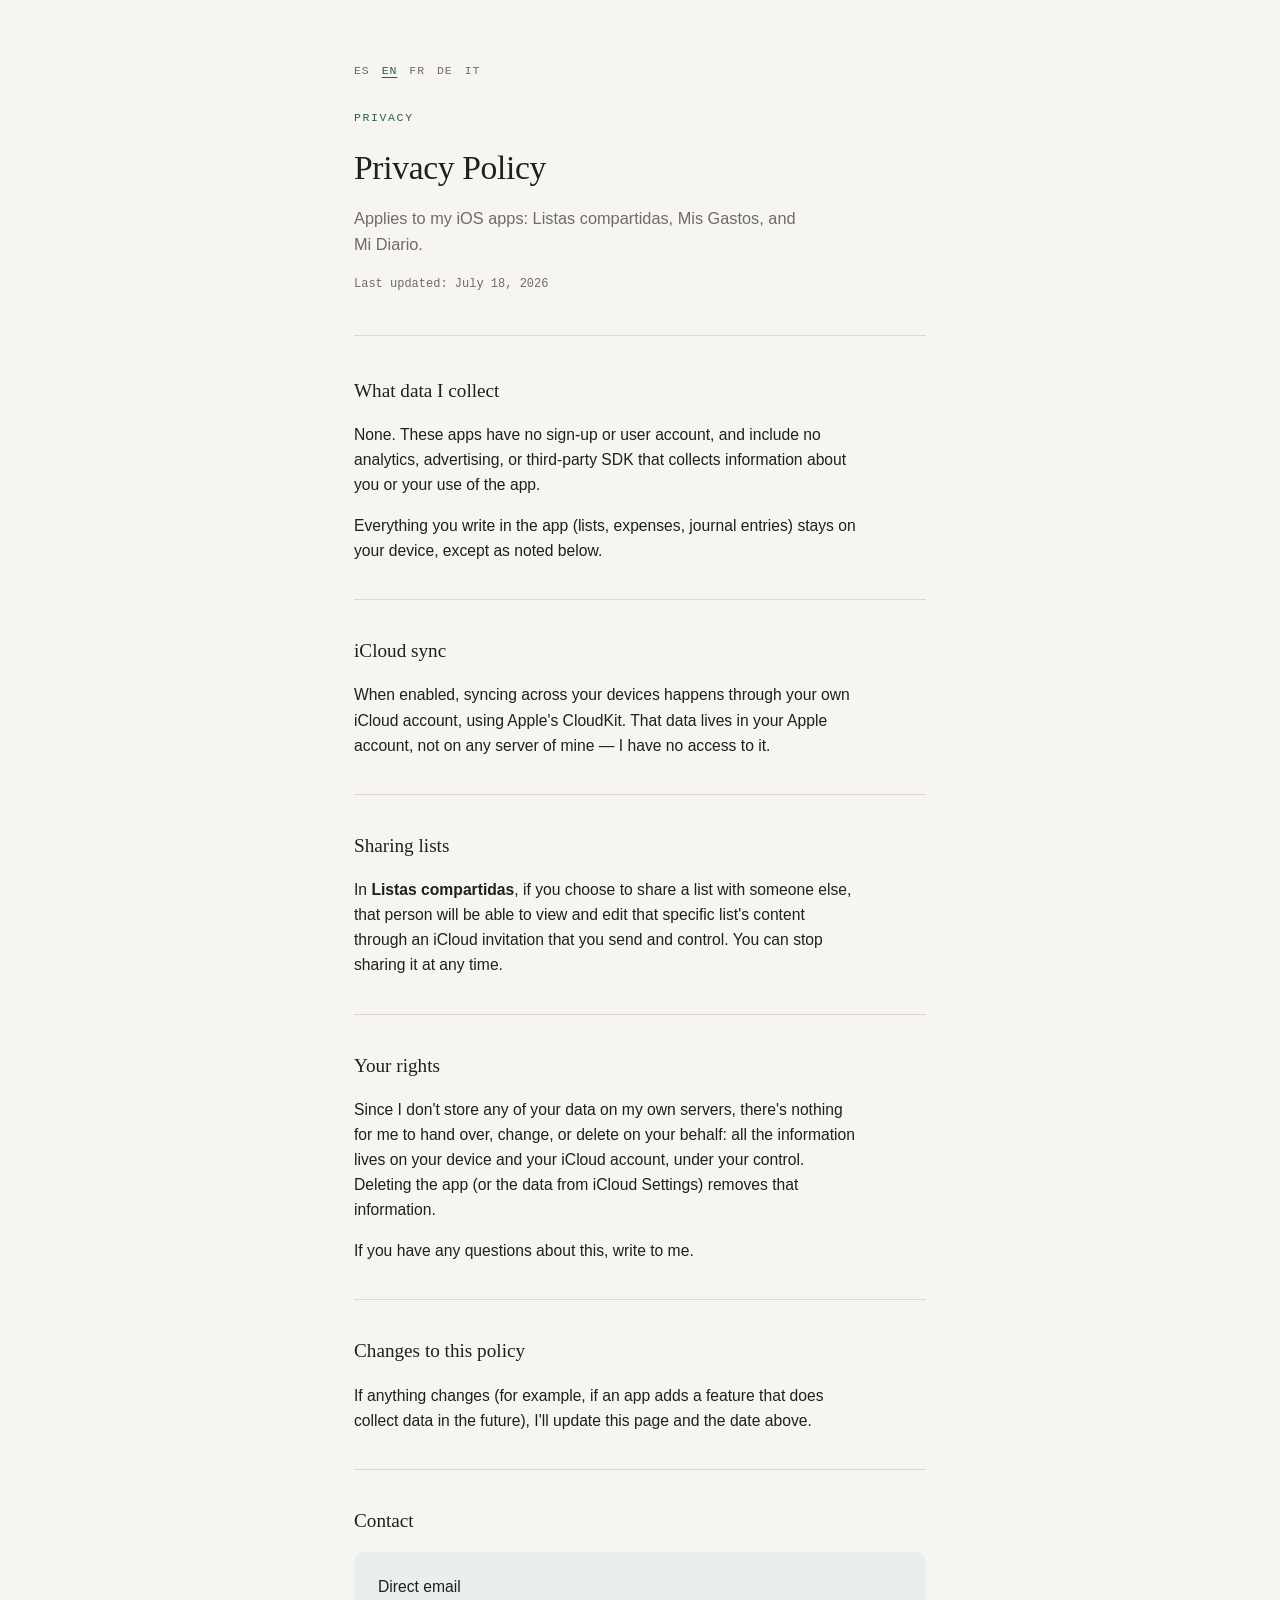
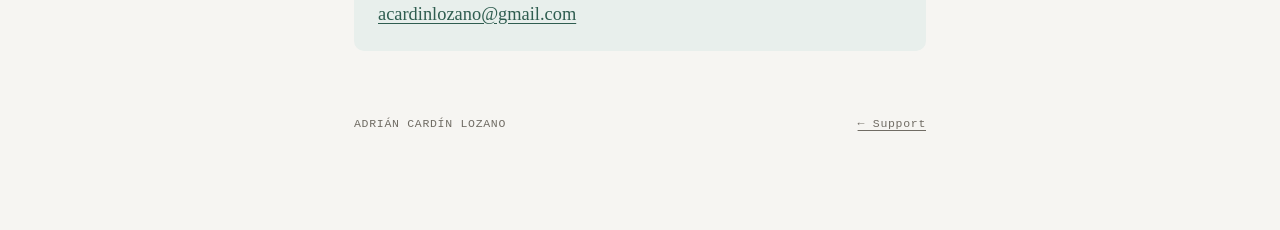
==== privacidad.html @ 9e1b69fc "Add files via upload" ====
<!DOCTYPE html>
<html lang="es">
<head>
<meta charset="UTF-8">
<meta name="viewport" content="width=device-width, initial-scale=1.0">
<title>Privacidad — Adrián Cardín</title>
<link rel="stylesheet" href="css/style.css">
</head>
<body class="page-privacy">
<main>
  <nav class="lang-switch" data-lang-switch aria-label="Selector de idioma"></nav>

  <p class="eyebrow" data-i18n="privacy.eyebrow">Privacidad</p>
  <h1 data-i18n="privacy.h1">Política de privacidad</h1>
  <p class="lead" data-i18n="privacy.lead">Aplica a mis apps iOS: Listas compartidas, Mis Gastos y Mi Diario.</p>
  <p class="updated" data-i18n="privacy.updated">Última actualización: 18 de julio de 2026</p>

  <hr>

  <section>
    <h2 data-i18n="privacy.s1.title">Qué datos recopilo</h2>
    <p data-i18n="privacy.s1.p1">Ninguno. No tienen registro ni cuenta de usuario, no incluyen analítica, publicidad ni ningún SDK de terceros que recoja información sobre ti o tu uso de la app.</p>
    <p data-i18n="privacy.s1.p2">Todo lo que escribes en la app (listas, gastos, entradas de diario) se queda en tu dispositivo, salvo lo indicado en el siguiente punto.</p>
  </section>

  <section>
    <h2 data-i18n="privacy.s2.title">Sincronización con iCloud</h2>
    <p data-i18n="privacy.s2.p1">Cuando esté activada, la sincronización entre tus dispositivos se hace a través de tu propia cuenta de iCloud, usando CloudKit de Apple. Esos datos viven en tu cuenta de Apple, no en ningún servidor mío — yo no tengo acceso a ellos.</p>
  </section>

  <section>
    <h2 data-i18n="privacy.s3.title">Compartir listas</h2>
    <p data-i18n="privacy.s3.p1" data-i18n-html>En <strong>Listas compartidas</strong>, si decides compartir una lista con otra persona, esa persona podrá ver y editar el contenido de esa lista concreta a través de una invitación de iCloud que tú envías y controlas. Puedes dejar de compartirla cuando quieras.</p>
  </section>

  <section>
    <h2 data-i18n="privacy.s4.title">Tus derechos</h2>
    <p data-i18n="privacy.s4.p1">Como no guardo ningún dato tuyo en servidores propios, no hay nada que yo pueda entregarte, modificar o borrar en tu nombre: toda la información vive en tu dispositivo y tu cuenta de iCloud, bajo tu control. Borrar la app (o los datos desde Ajustes de iCloud) elimina esa información.</p>
    <p data-i18n="privacy.s4.p2">Si tienes cualquier duda sobre esto, escríbeme.</p>
  </section>

  <section>
    <h2 data-i18n="privacy.s5.title">Cambios en esta política</h2>
    <p data-i18n="privacy.s5.p1">Si algo cambia (por ejemplo, si en el futuro alguna app añade una función que sí recoja datos), actualizaré esta página y la fecha de arriba.</p>
  </section>

  <section>
    <h2 data-i18n="privacy.s6.title">Contacto</h2>
    <div class="contact">
      <p data-i18n="privacy.contact.label">Correo directo</p>
      <a href="mailto:acardinlozano@gmail.com">acardinlozano@gmail.com</a>
    </div>
  </section>

  <footer>
    <span>ADRIÁN CARDÍN LOZANO</span>
    <a href="index.html" data-i18n="privacy.footer.supportLink">← Soporte</a>
  </footer>
</main>
<script src="traducciones/i18n.js" defer></script>
</body>
</html>
---- css/style.css ----
/* Tokens compartidos por todas las páginas del sitio */
:root {
  color-scheme: light dark;
  --bg: #f6f5f2;
  --fg: #201f1c;
  --muted: #706c64;
  --line: #ddd9cf;
  --accent: #2f5d50;
  --accent-tint: #e8efec;
  --font-display: ui-serif, Charter, "Iowan Old Style", "Palatino Linotype", Georgia, serif;
  --font-body: -apple-system, BlinkMacSystemFont, "SF Pro Text", "Helvetica Neue", Arial, sans-serif;
  --font-label: ui-monospace, "SF Mono", Menlo, Consolas, monospace;
}
@media (prefers-color-scheme: dark) {
  :root {
    --bg: #16181a;
    --fg: #eceae5;
    --muted: #9a978f;
    --line: #2b2e2f;
    --accent: #6fa593;
    --accent-tint: #1c2624;
  }
}
:root[data-theme="dark"] {
  --bg: #16181a;
  --fg: #eceae5;
  --muted: #9a978f;
  --line: #2b2e2f;
  --accent: #6fa593;
  --accent-tint: #1c2624;
}
:root[data-theme="light"] {
  --bg: #f6f5f2;
  --fg: #201f1c;
  --muted: #706c64;
  --line: #ddd9cf;
  --accent: #2f5d50;
  --accent-tint: #e8efec;
}

* { box-sizing: border-box; }
@media (prefers-reduced-motion: reduce) {
  * { transition: none !important; animation: none !important; }
}

body {
  margin: 0;
  background: var(--bg);
  color: var(--fg);
  font-family: var(--font-body);
  line-height: 1.6;
  -webkit-font-smoothing: antialiased;
}

main {
  max-width: 620px;
  margin: 0 auto;
  padding: 64px 24px 96px;
}

.lang-switch {
  display: flex;
  gap: 12px;
  margin-bottom: 32px;
}
.lang-switch button {
  font-family: var(--font-label);
  font-size: 0.72rem;
  letter-spacing: 0.08em;
  background: none;
  border: none;
  padding: 0;
  color: var(--muted);
  cursor: pointer;
}
.lang-switch button[aria-current="true"] {
  color: var(--accent);
  text-decoration: underline;
  text-underline-offset: 3px;
}
.lang-switch button:hover { color: var(--fg); }
.lang-switch button:focus-visible {
  outline: 2px solid var(--accent);
  outline-offset: 3px;
}

.eyebrow {
  font-family: var(--font-label);
  font-size: 0.72rem;
  letter-spacing: 0.14em;
  text-transform: uppercase;
  color: var(--accent);
  margin: 0 0 14px;
}

h1 {
  font-family: var(--font-display);
  font-weight: 500;
  font-size: 2.1rem;
  letter-spacing: -0.01em;
  text-wrap: balance;
  margin: 0 0 10px;
}

p.lead {
  color: var(--muted);
  max-width: 50ch;
  margin: 0 0 8px;
  font-size: 1.02rem;
}

.updated {
  font-family: var(--font-label);
  font-size: 0.75rem;
  color: var(--muted);
  margin: 18px 0 0;
}

hr {
  border: none;
  border-top: 1px solid var(--line);
  margin: 40px 0;
}

a {
  color: var(--accent);
  text-underline-offset: 3px;
}
a:focus-visible, summary:focus-visible {
  outline: 2px solid var(--accent);
  outline-offset: 3px;
}

.contact {
  background: var(--accent-tint);
  border-radius: 10px;
  padding: 22px 24px;
  margin-top: 16px;
}
.contact p {
  margin: 0;
  font-size: 0.95rem;
}
.contact a {
  font-family: var(--font-display);
  font-size: 1.15rem;
  font-weight: 500;
}

footer {
  margin-top: 64px;
  font-family: var(--font-label);
  font-size: 0.72rem;
  letter-spacing: 0.06em;
  color: var(--muted);
  display: flex;
  justify-content: space-between;
  gap: 16px;
  flex-wrap: wrap;
}
footer a { color: var(--muted); }

/* --- Página "Soporte" (index.html) --- */

.page-support h2 {
  font-family: var(--font-label);
  font-size: 0.75rem;
  letter-spacing: 0.12em;
  text-transform: uppercase;
  color: var(--muted);
  margin: 0 0 20px;
}

.page-support section + section { margin-top: 48px; }

.app-row {
  display: flex;
  gap: 14px;
  padding: 16px 0;
  border-top: 1px solid var(--line);
}
.app-row:last-child { border-bottom: 1px solid var(--line); }

.marker {
  flex: none;
  width: 9px;
  height: 9px;
  margin-top: 7px;
  border: 1.5px solid var(--accent);
  border-radius: 2px;
}

.app-row h3 {
  font-family: var(--font-display);
  font-weight: 500;
  font-size: 1.1rem;
  margin: 0 0 3px;
}
.app-row p {
  margin: 0;
  color: var(--muted);
  font-size: 0.95rem;
  max-width: 48ch;
}

details {
  border-top: 1px solid var(--line);
  padding: 16px 0;
}
details:last-child { border-bottom: 1px solid var(--line); }

summary {
  cursor: pointer;
  list-style: none;
  display: flex;
  align-items: baseline;
  justify-content: space-between;
  gap: 16px;
  font-weight: 600;
  font-size: 0.98rem;
}
summary::-webkit-details-marker { display: none; }

summary .toggle {
  font-family: var(--font-label);
  color: var(--accent);
  flex: none;
}
details[open] summary .toggle::before { content: "–"; }
summary .toggle::before { content: "+"; }

details p {
  color: var(--muted);
  font-size: 0.95rem;
  max-width: 50ch;
  margin: 12px 0 0;
}

/* --- Página "Privacidad" (privacidad.html) --- */

.page-privacy h2 {
  font-family: var(--font-display);
  font-weight: 500;
  font-size: 1.2rem;
  margin: 0 0 12px;
}

.page-privacy section + section {
  margin-top: 36px;
  padding-top: 36px;
  border-top: 1px solid var(--line);
}

.page-privacy section p,
.page-privacy section li {
  max-width: 58ch;
  font-size: 0.98rem;
}

.page-privacy section p + p { margin-top: 12px; }

.page-privacy ul {
  margin: 0;
  padding-left: 1.1em;
}
.page-privacy li { margin-bottom: 8px; }
.page-privacy li:last-child { margin-bottom: 0; }
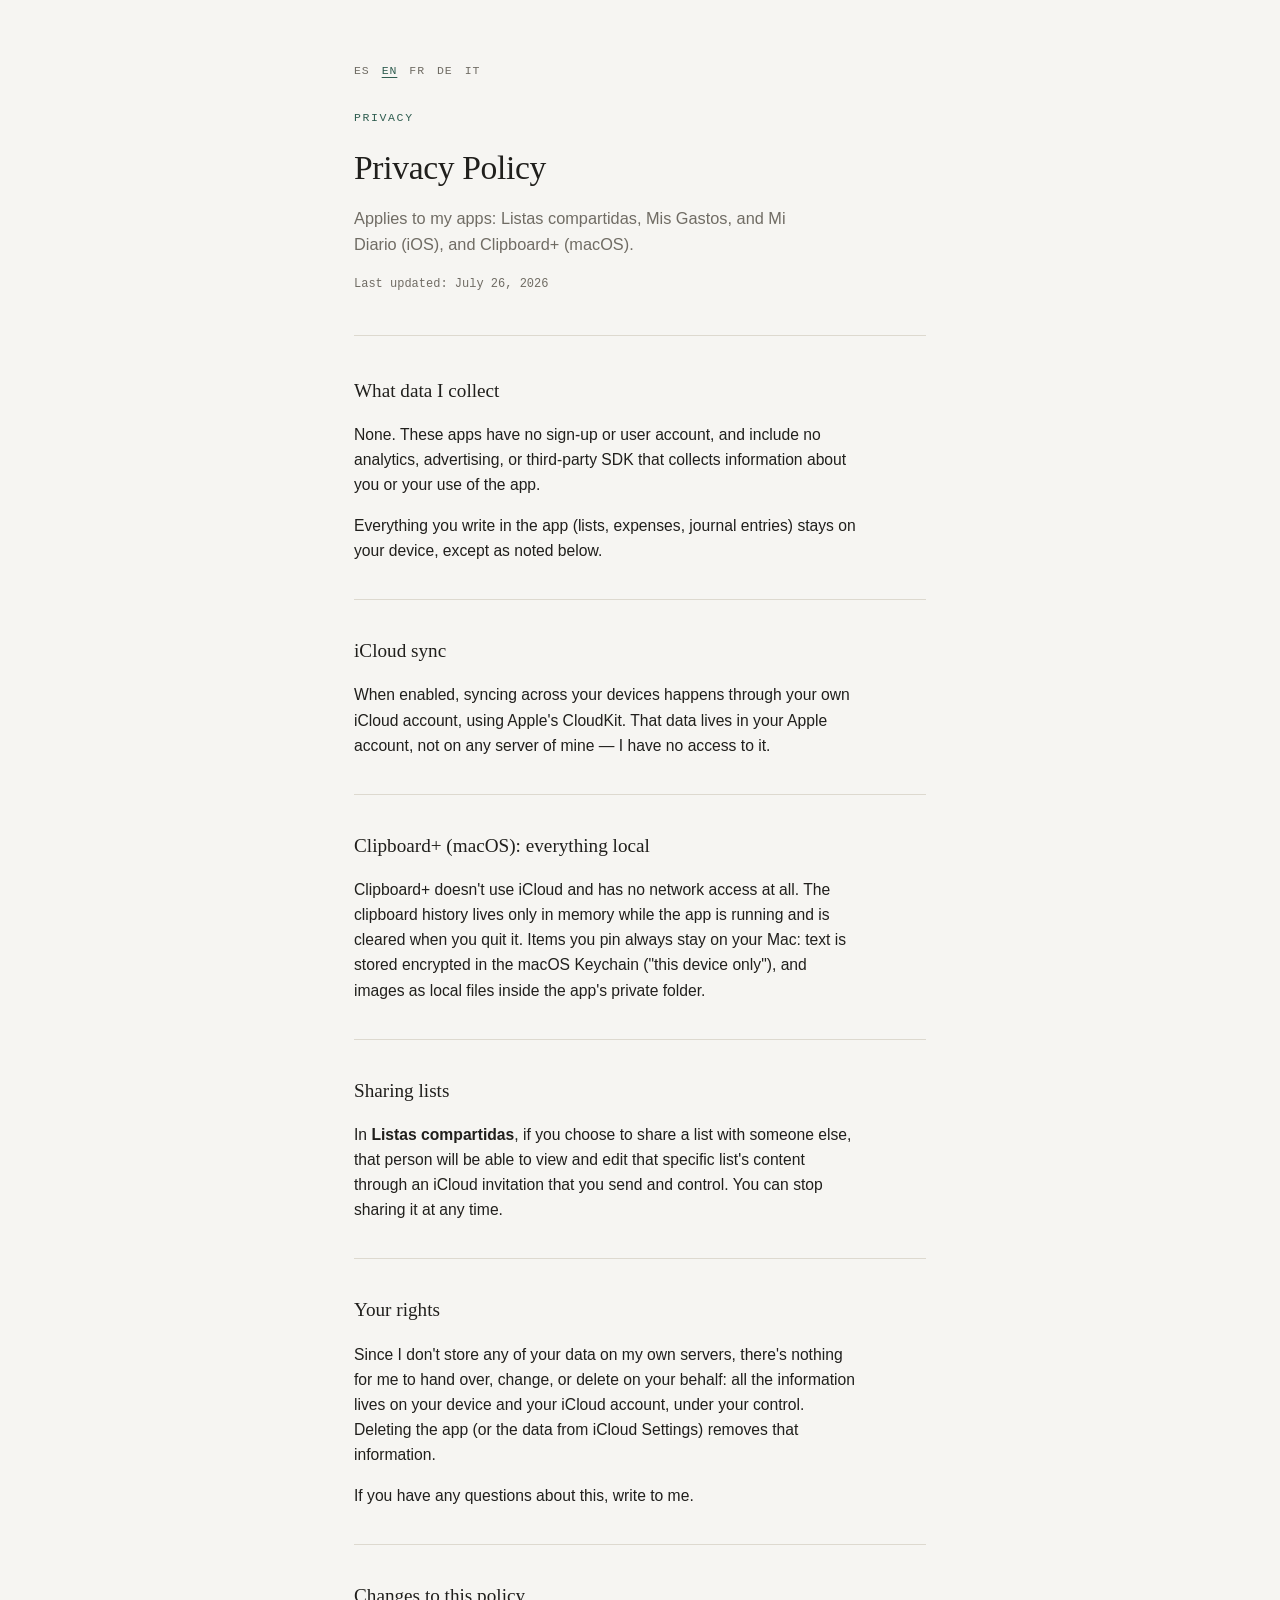
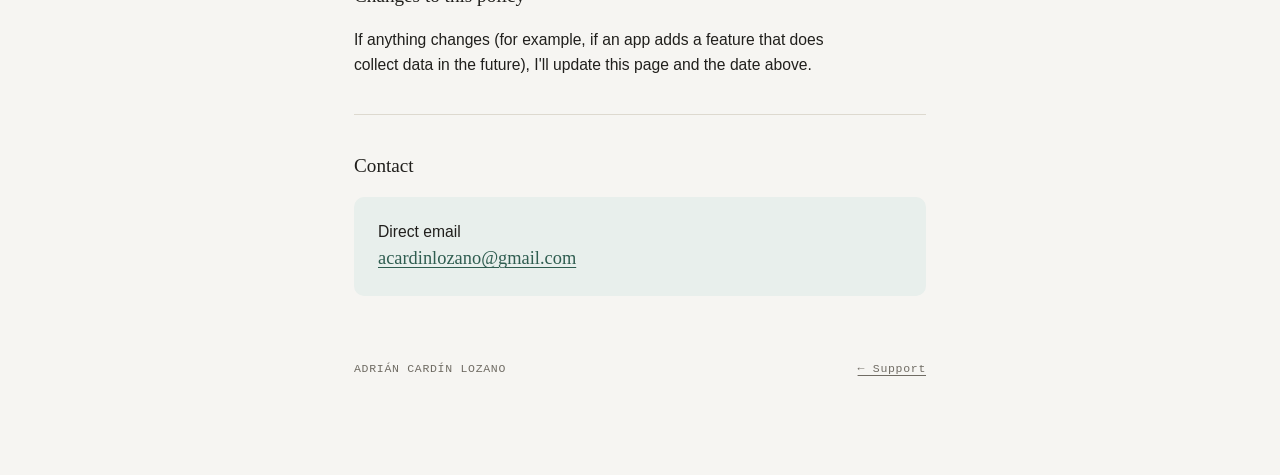
==== commit 7da11531: "Add Clipboard+ as fourth app Adds Clipboard+ (macOS) to the support page and a dedicated privacy sec" ====
--- a/privacidad.html
+++ b/privacidad.html
@@ -12,7 +12,7 @@
 
   <p class="eyebrow" data-i18n="privacy.eyebrow">Privacidad</p>
   <h1 data-i18n="privacy.h1">Política de privacidad</h1>
-  <p class="lead" data-i18n="privacy.lead">Aplica a mis apps iOS: Listas compartidas, Mis Gastos y Mi Diario.</p>
+  <p class="lead" data-i18n="privacy.lead">Aplica a mis apps: Listas compartidas, Mis Gastos y Mi Diario (iOS), y Clipboard+ (macOS).</p>
   <p class="updated" data-i18n="privacy.updated">Última actualización: 18 de julio de 2026</p>
 
   <hr>
@@ -26,6 +26,11 @@
   <section>
     <h2 data-i18n="privacy.s2.title">Sincronización con iCloud</h2>
     <p data-i18n="privacy.s2.p1">Cuando esté activada, la sincronización entre tus dispositivos se hace a través de tu propia cuenta de iCloud, usando CloudKit de Apple. Esos datos viven en tu cuenta de Apple, no en ningún servidor mío — yo no tengo acceso a ellos.</p>
+  </section>
+
+  <section>
+    <h2 data-i18n="privacy.s2b.title">Clipboard+ (macOS): todo local</h2>
+    <p data-i18n="privacy.s2b.p1">Clipboard+ no usa iCloud ni tiene acceso a red en ningún momento. El historial de portapapeles vive solo en memoria mientras la app está abierta y se borra al cerrarla. Los elementos que ancles se guardan siempre en tu Mac: el texto cifrado en el Llavero de macOS ("solo este dispositivo") y las imágenes como archivos locales dentro de la carpeta privada de la app.</p>
   </section>
 
   <section>
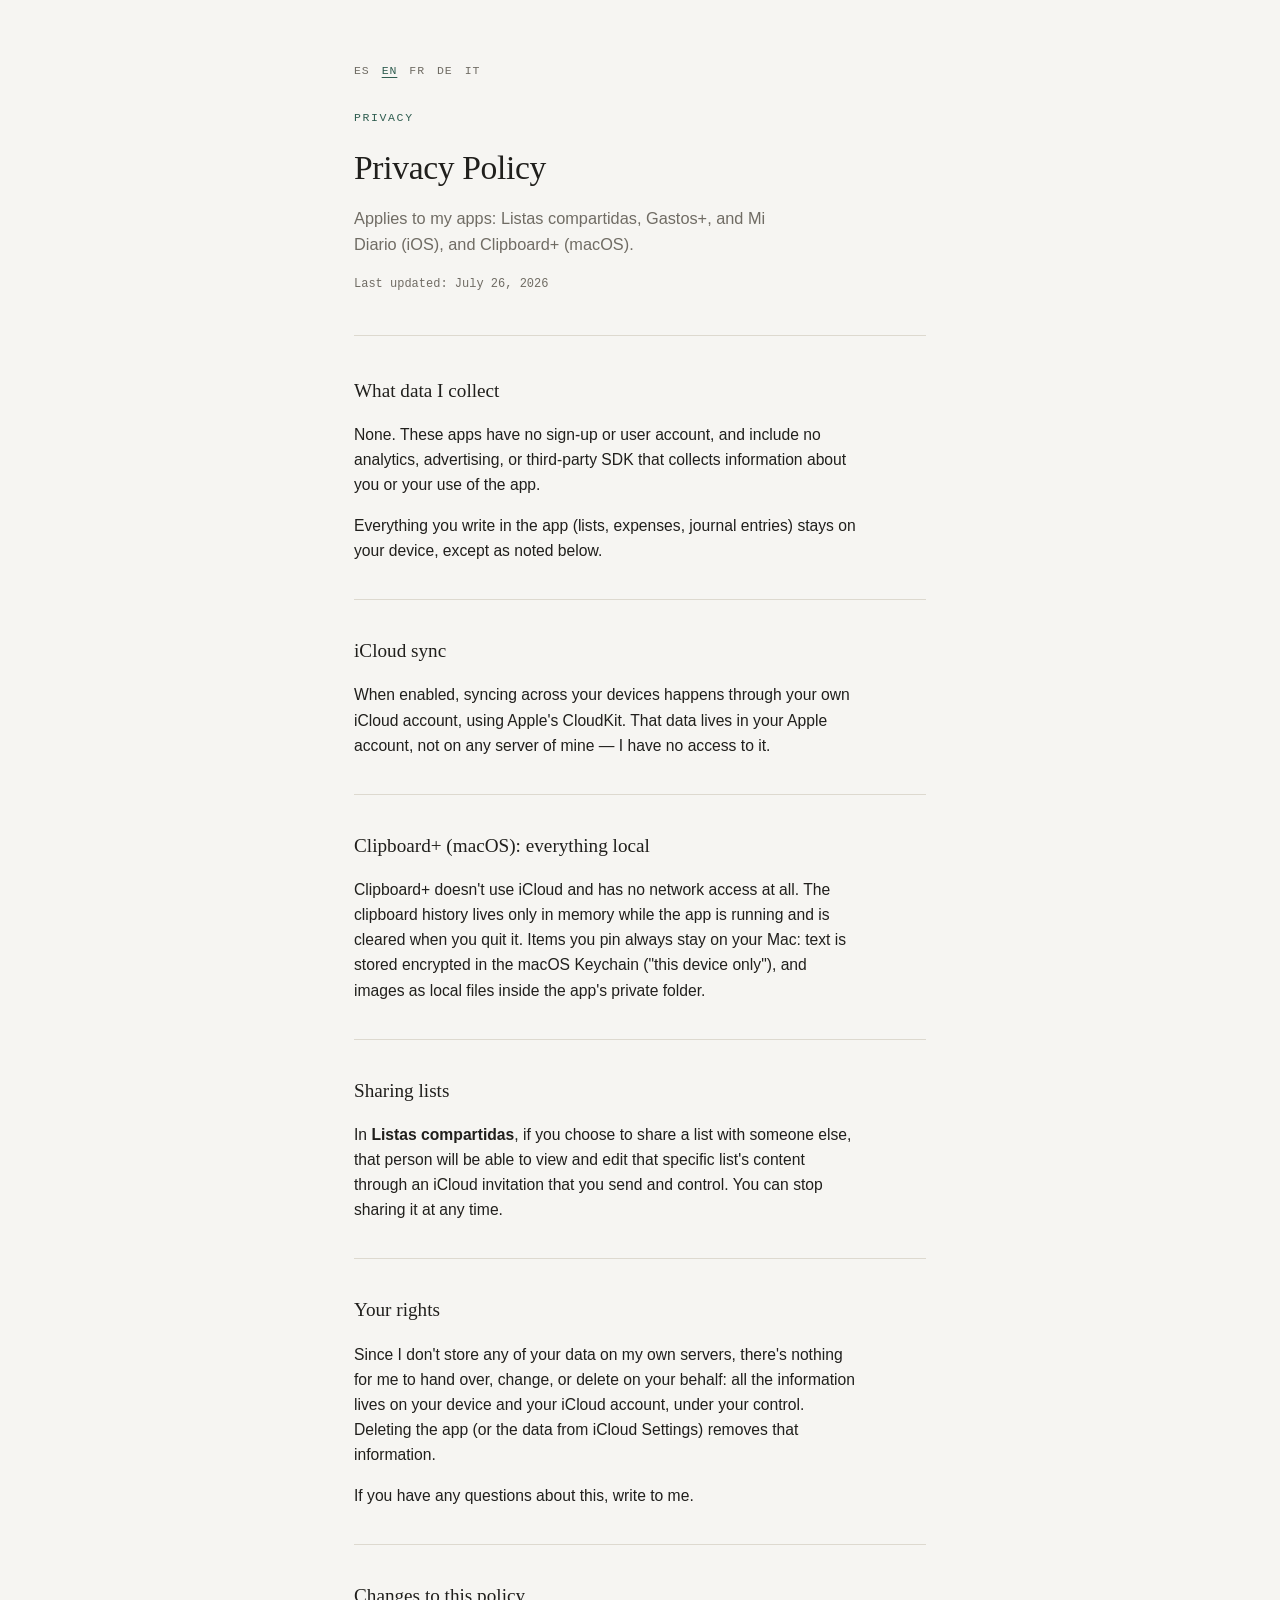
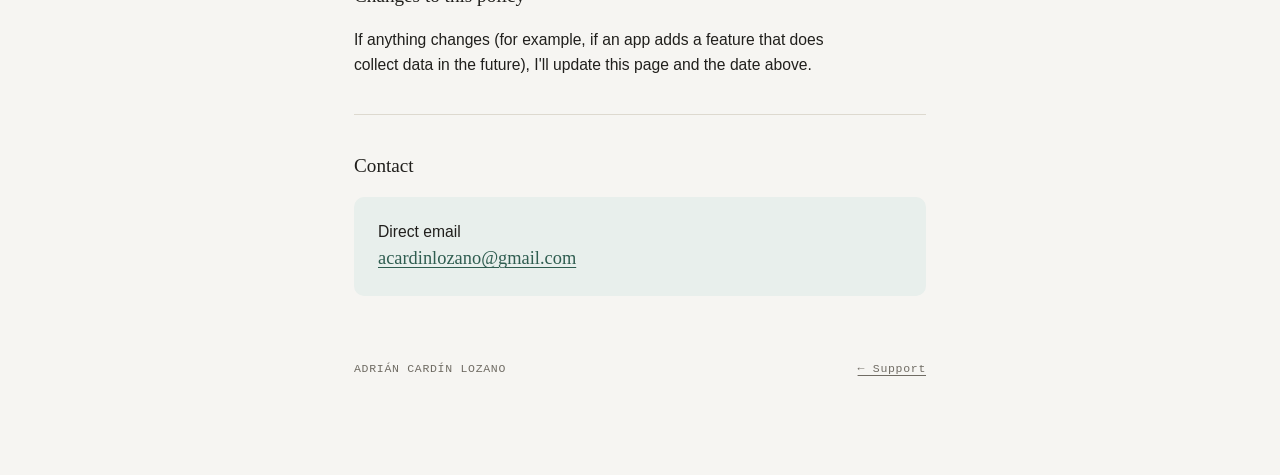
==== commit b93467d8: "Renombrar Mis Gastos a Gastos+" ====
--- a/privacidad.html
+++ b/privacidad.html
@@ -12,7 +12,7 @@
 
   <p class="eyebrow" data-i18n="privacy.eyebrow">Privacidad</p>
   <h1 data-i18n="privacy.h1">Política de privacidad</h1>
-  <p class="lead" data-i18n="privacy.lead">Aplica a mis apps: Listas compartidas, Mis Gastos y Mi Diario (iOS), y Clipboard+ (macOS).</p>
+  <p class="lead" data-i18n="privacy.lead">Aplica a mis apps: Listas compartidas, Gastos+ y Mi Diario (iOS), y Clipboard+ (macOS).</p>
   <p class="updated" data-i18n="privacy.updated">Última actualización: 18 de julio de 2026</p>
 
   <hr>
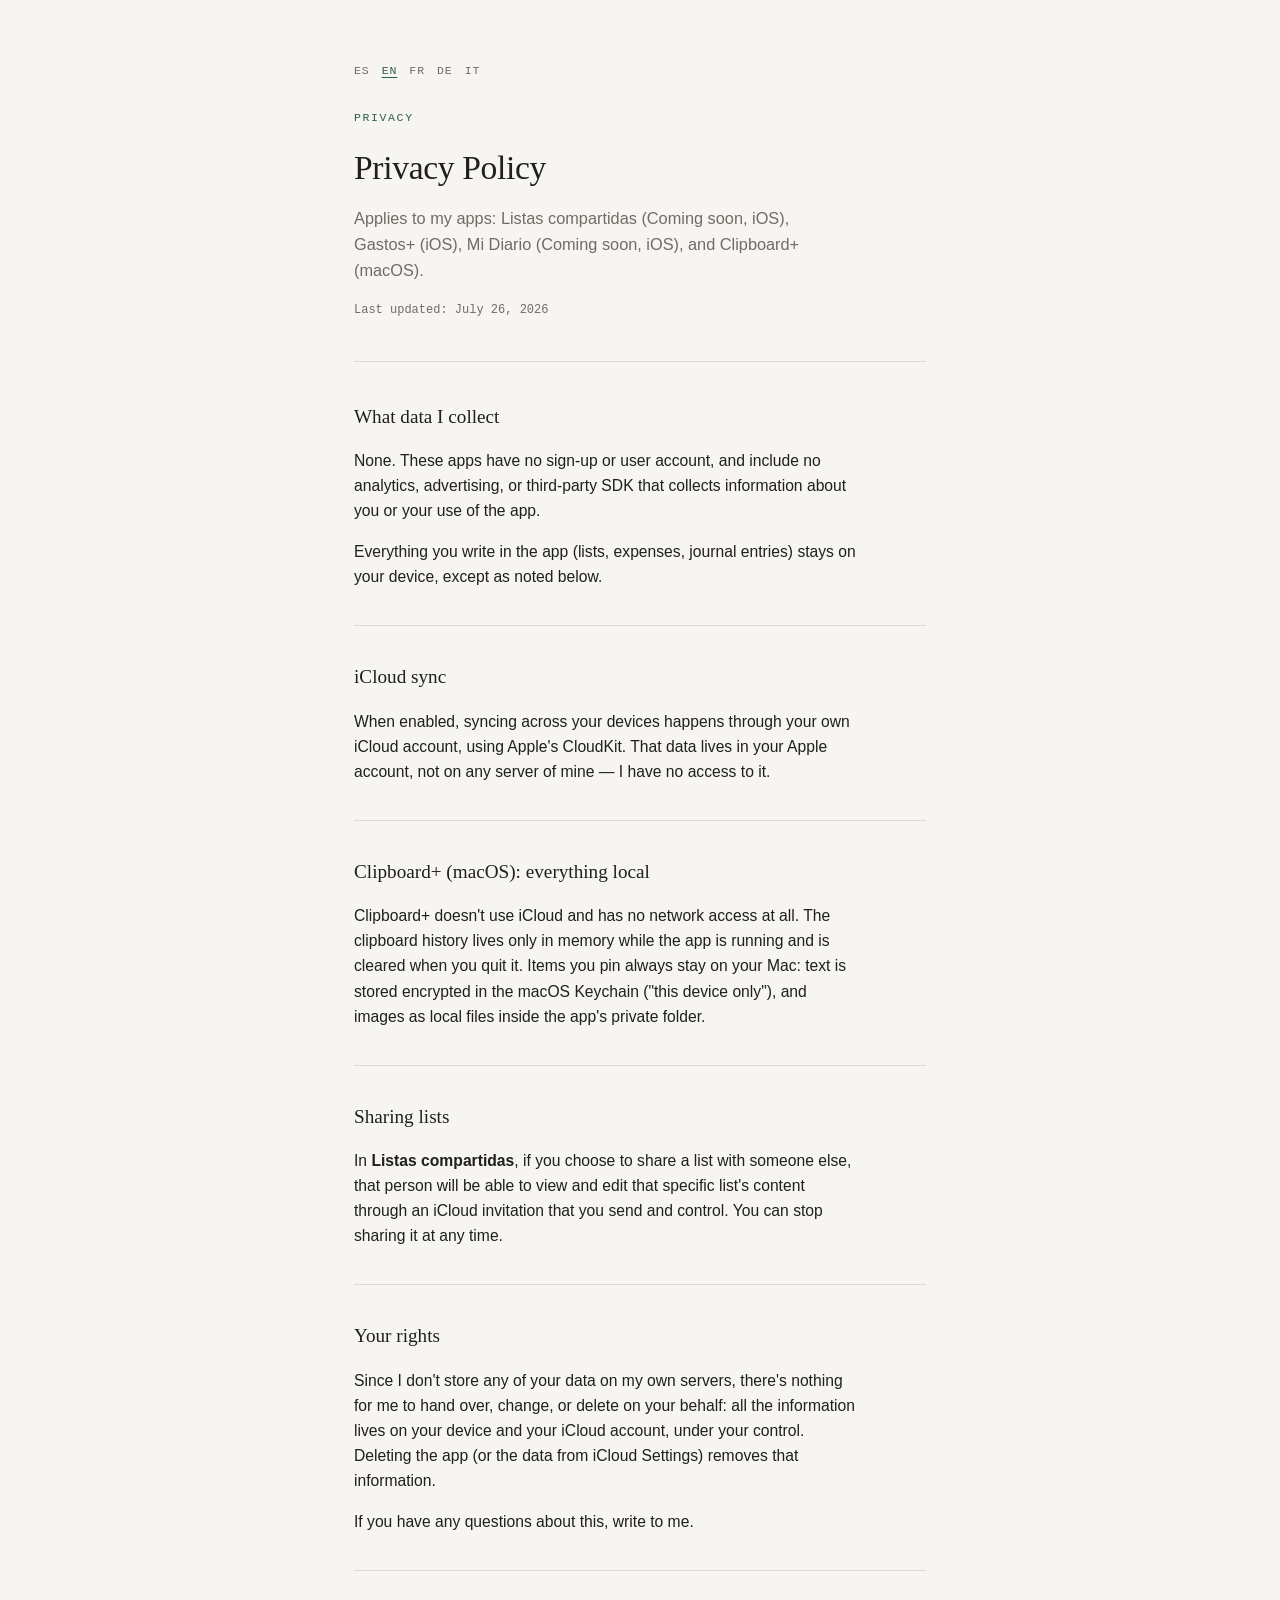
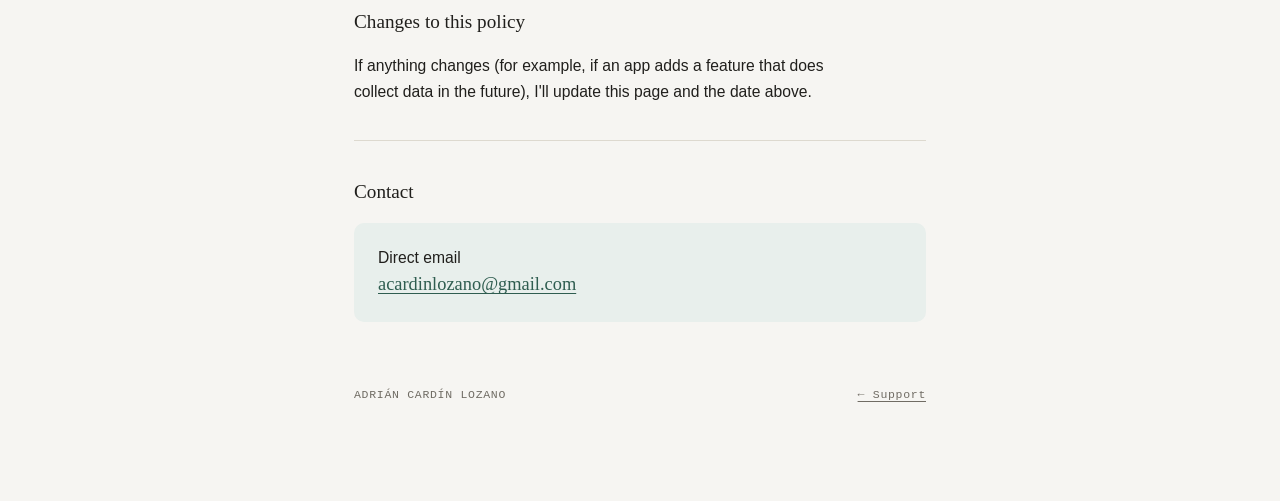
==== commit 78f23b73: "Marcar Listas compartidas y Mi Diario como Próximamente" ====
--- a/privacidad.html
+++ b/privacidad.html
@@ -12,7 +12,7 @@
 
   <p class="eyebrow" data-i18n="privacy.eyebrow">Privacidad</p>
   <h1 data-i18n="privacy.h1">Política de privacidad</h1>
-  <p class="lead" data-i18n="privacy.lead">Aplica a mis apps: Listas compartidas, Gastos+ y Mi Diario (iOS), y Clipboard+ (macOS).</p>
+  <p class="lead" data-i18n="privacy.lead">Aplica a mis apps: Listas compartidas (Próximamente, iOS), Gastos+ (iOS), Mi Diario (Próximamente, iOS), y Clipboard+ (macOS).</p>
   <p class="updated" data-i18n="privacy.updated">Última actualización: 18 de julio de 2026</p>
 
   <hr>
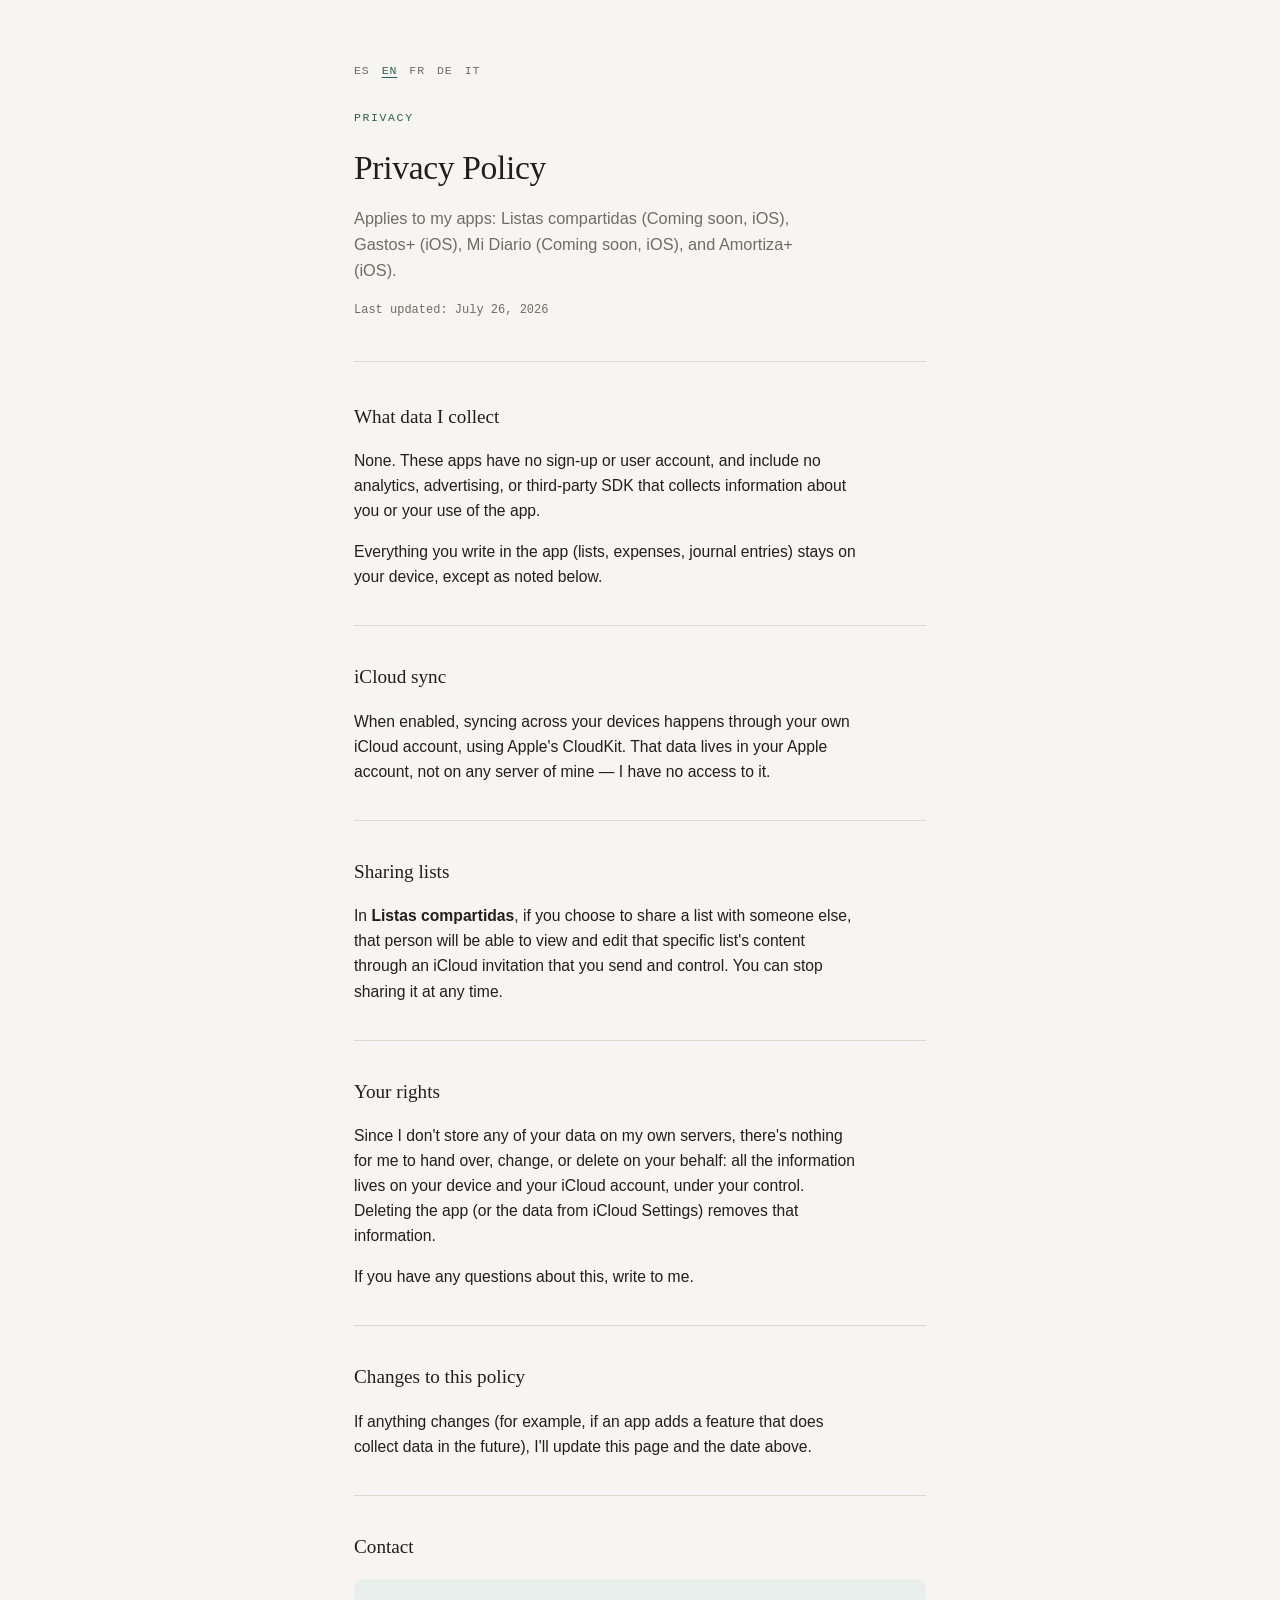
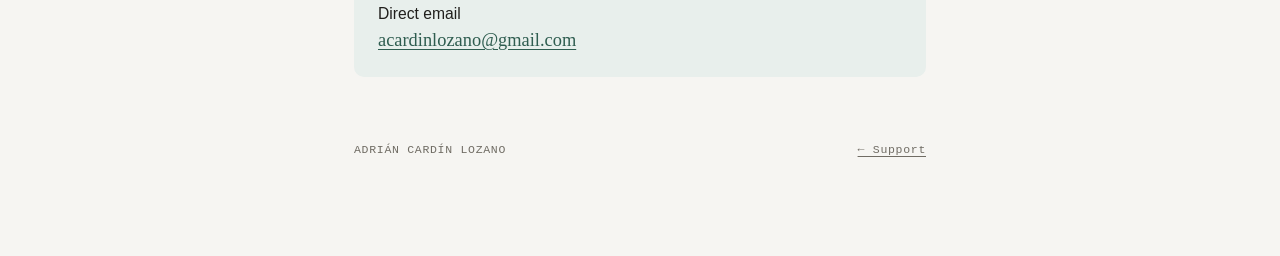
==== commit 629e9803: "Sustituir Clipboard+ por Amortiza+ como cuarta app Amortiza+ ya está publicada en la App Store; reem" ====
--- a/privacidad.html
+++ b/privacidad.html
@@ -12,7 +12,7 @@
 
   <p class="eyebrow" data-i18n="privacy.eyebrow">Privacidad</p>
   <h1 data-i18n="privacy.h1">Política de privacidad</h1>
-  <p class="lead" data-i18n="privacy.lead">Aplica a mis apps: Listas compartidas (Próximamente, iOS), Gastos+ (iOS), Mi Diario (Próximamente, iOS), y Clipboard+ (macOS).</p>
+  <p class="lead" data-i18n="privacy.lead">Aplica a mis apps: Listas compartidas (Próximamente, iOS), Gastos+ (iOS), Mi Diario (Próximamente, iOS), y Amortiza+ (iOS).</p>
   <p class="updated" data-i18n="privacy.updated">Última actualización: 18 de julio de 2026</p>
 
   <hr>
@@ -26,11 +26,6 @@
   <section>
     <h2 data-i18n="privacy.s2.title">Sincronización con iCloud</h2>
     <p data-i18n="privacy.s2.p1">Cuando esté activada, la sincronización entre tus dispositivos se hace a través de tu propia cuenta de iCloud, usando CloudKit de Apple. Esos datos viven en tu cuenta de Apple, no en ningún servidor mío — yo no tengo acceso a ellos.</p>
-  </section>
-
-  <section>
-    <h2 data-i18n="privacy.s2b.title">Clipboard+ (macOS): todo local</h2>
-    <p data-i18n="privacy.s2b.p1">Clipboard+ no usa iCloud ni tiene acceso a red en ningún momento. El historial de portapapeles vive solo en memoria mientras la app está abierta y se borra al cerrarla. Los elementos que ancles se guardan siempre en tu Mac: el texto cifrado en el Llavero de macOS ("solo este dispositivo") y las imágenes como archivos locales dentro de la carpeta privada de la app.</p>
   </section>
 
   <section>
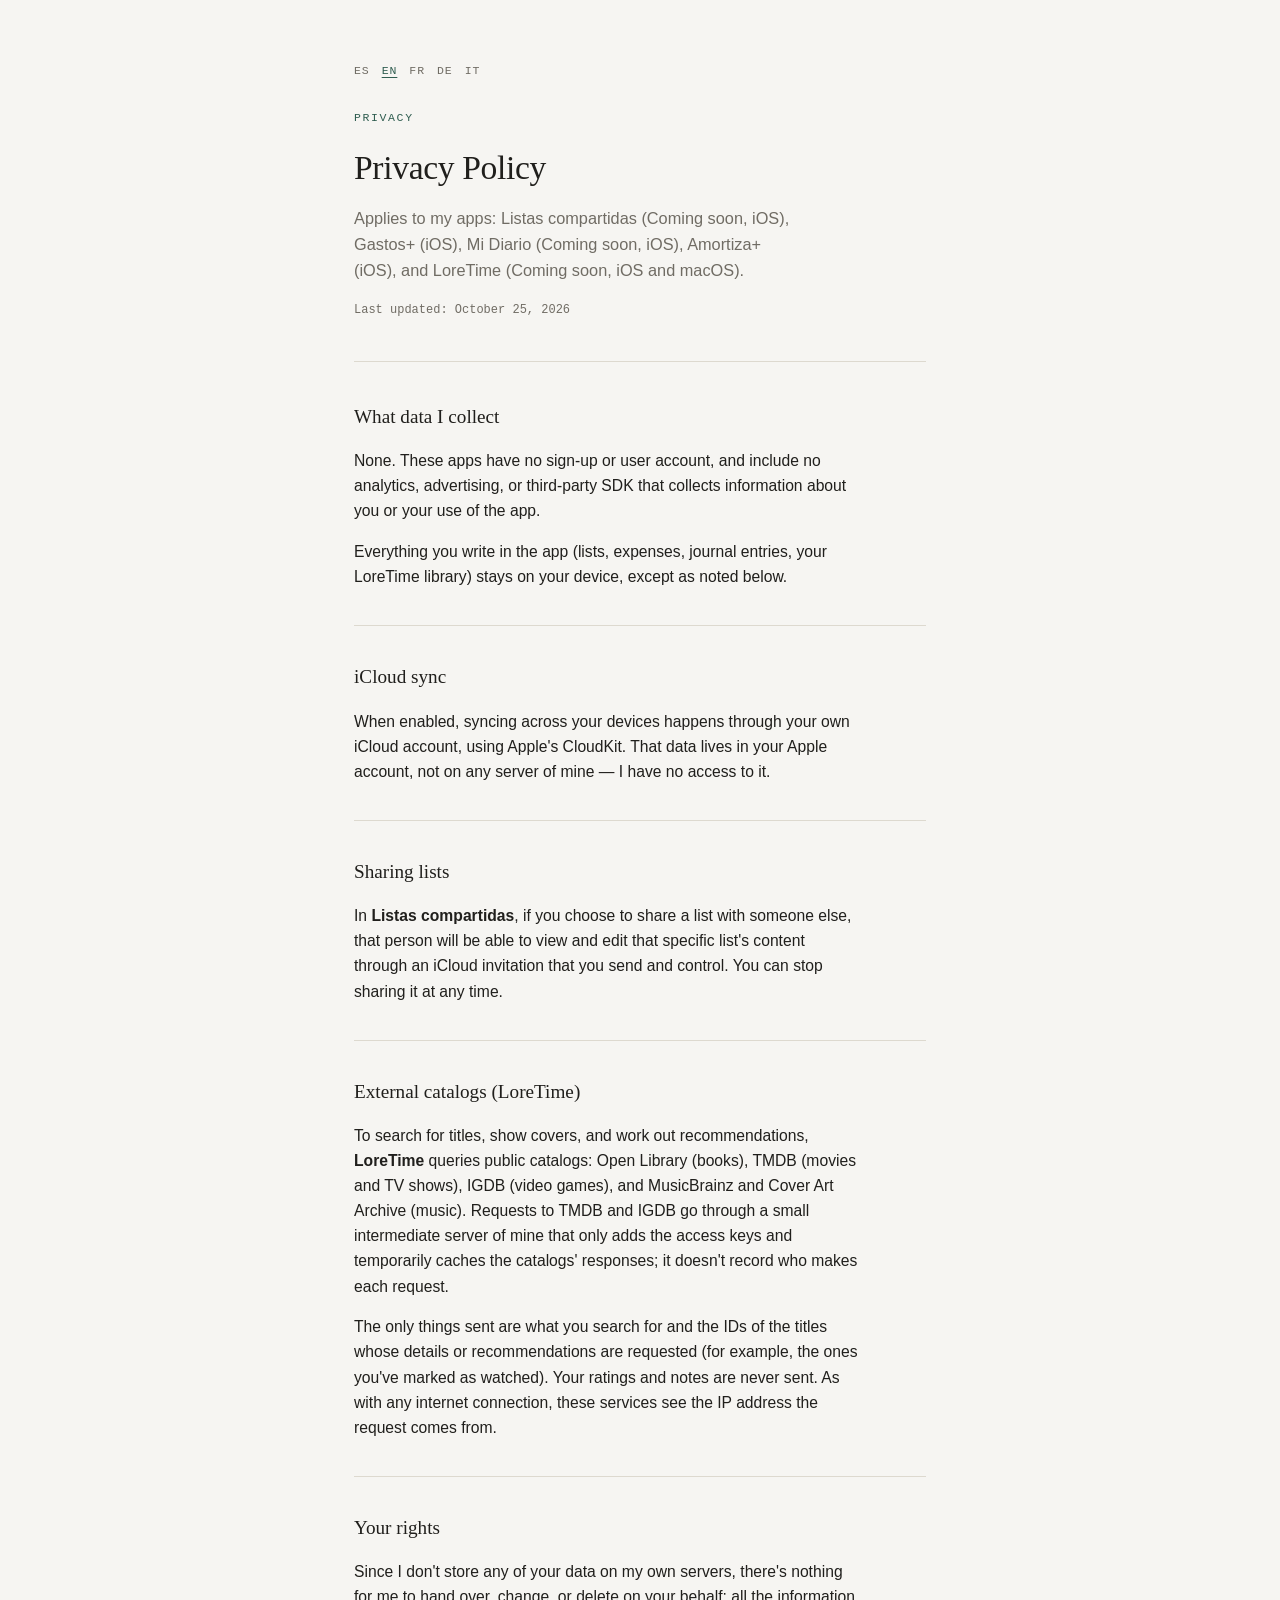
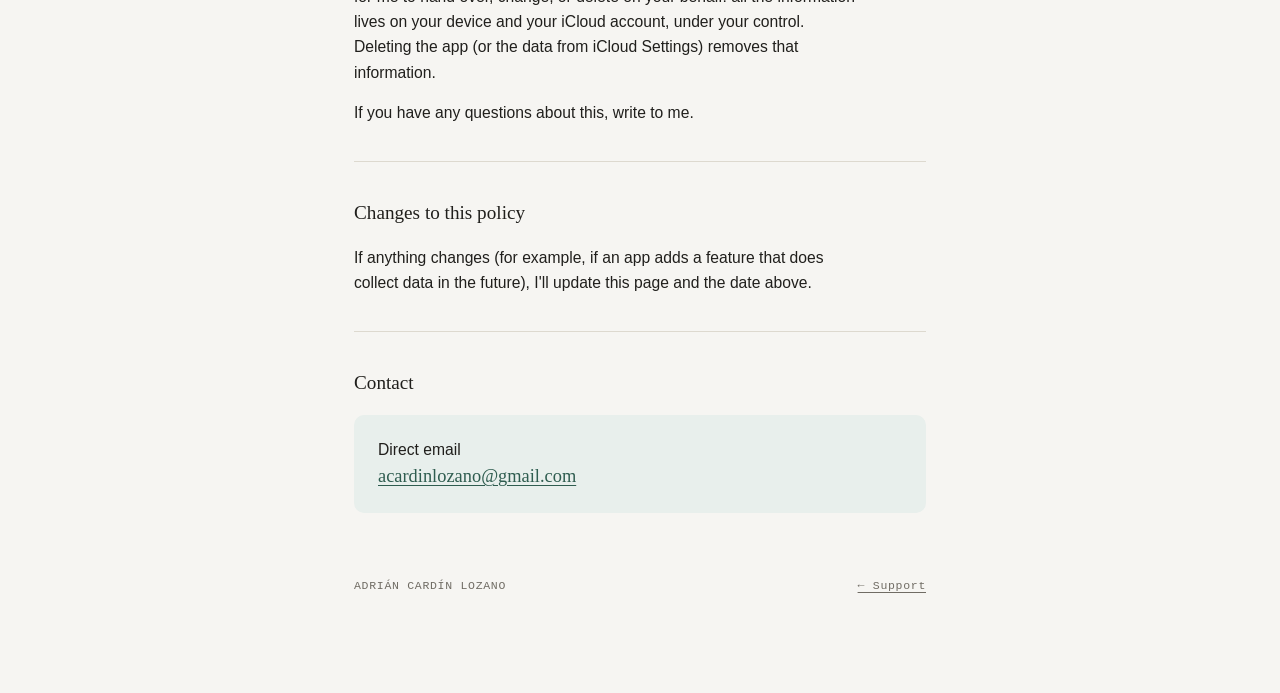
==== commit 2ce68916: "Añadir LoreTime a soporte y privacidad" ====
--- a/privacidad.html
+++ b/privacidad.html
@@ -12,15 +12,15 @@
 
   <p class="eyebrow" data-i18n="privacy.eyebrow">Privacidad</p>
   <h1 data-i18n="privacy.h1">Política de privacidad</h1>
-  <p class="lead" data-i18n="privacy.lead">Aplica a mis apps: Listas compartidas (Próximamente, iOS), Gastos+ (iOS), Mi Diario (Próximamente, iOS), y Amortiza+ (iOS).</p>
-  <p class="updated" data-i18n="privacy.updated">Última actualización: 18 de julio de 2026</p>
+  <p class="lead" data-i18n="privacy.lead">Aplica a mis apps: Listas compartidas (Próximamente, iOS), Gastos+ (iOS), Mi Diario (Próximamente, iOS), Amortiza+ (iOS) y LoreTime (Próximamente, iOS y macOS).</p>
+  <p class="updated" data-i18n="privacy.updated">Última actualización: 25 de octubre de 2026</p>
 
   <hr>
 
   <section>
     <h2 data-i18n="privacy.s1.title">Qué datos recopilo</h2>
     <p data-i18n="privacy.s1.p1">Ninguno. No tienen registro ni cuenta de usuario, no incluyen analítica, publicidad ni ningún SDK de terceros que recoja información sobre ti o tu uso de la app.</p>
-    <p data-i18n="privacy.s1.p2">Todo lo que escribes en la app (listas, gastos, entradas de diario) se queda en tu dispositivo, salvo lo indicado en el siguiente punto.</p>
+    <p data-i18n="privacy.s1.p2">Todo lo que escribes en la app (listas, gastos, entradas de diario, tu biblioteca de LoreTime) se queda en tu dispositivo, salvo lo indicado en los siguientes puntos.</p>
   </section>
 
   <section>
@@ -31,6 +31,12 @@
   <section>
     <h2 data-i18n="privacy.s3.title">Compartir listas</h2>
     <p data-i18n="privacy.s3.p1" data-i18n-html>En <strong>Listas compartidas</strong>, si decides compartir una lista con otra persona, esa persona podrá ver y editar el contenido de esa lista concreta a través de una invitación de iCloud que tú envías y controlas. Puedes dejar de compartirla cuando quieras.</p>
+  </section>
+
+  <section>
+    <h2 data-i18n="privacy.s7.title">Catálogos externos (LoreTime)</h2>
+    <p data-i18n="privacy.s7.p1" data-i18n-html>Para buscar obras, mostrar portadas y calcular recomendaciones, <strong>LoreTime</strong> consulta catálogos públicos: Open Library (libros), TMDB (películas y series), IGDB (videojuegos), y MusicBrainz y Cover Art Archive (música). Las consultas a TMDB e IGDB pasan por un pequeño servidor intermedio mío que solo añade las claves de acceso y guarda temporalmente las respuestas de los catálogos; no registra quién hace cada consulta.</p>
+    <p data-i18n="privacy.s7.p2">Lo único que se envía es lo que buscas y los identificadores de las obras de las que se piden detalles o recomendaciones (por ejemplo, las que has marcado como vistas). Nunca se envían tus valoraciones ni tus notas. Como en cualquier conexión a internet, estos servicios ven la dirección IP desde la que llega la petición.</p>
   </section>
 
   <section>
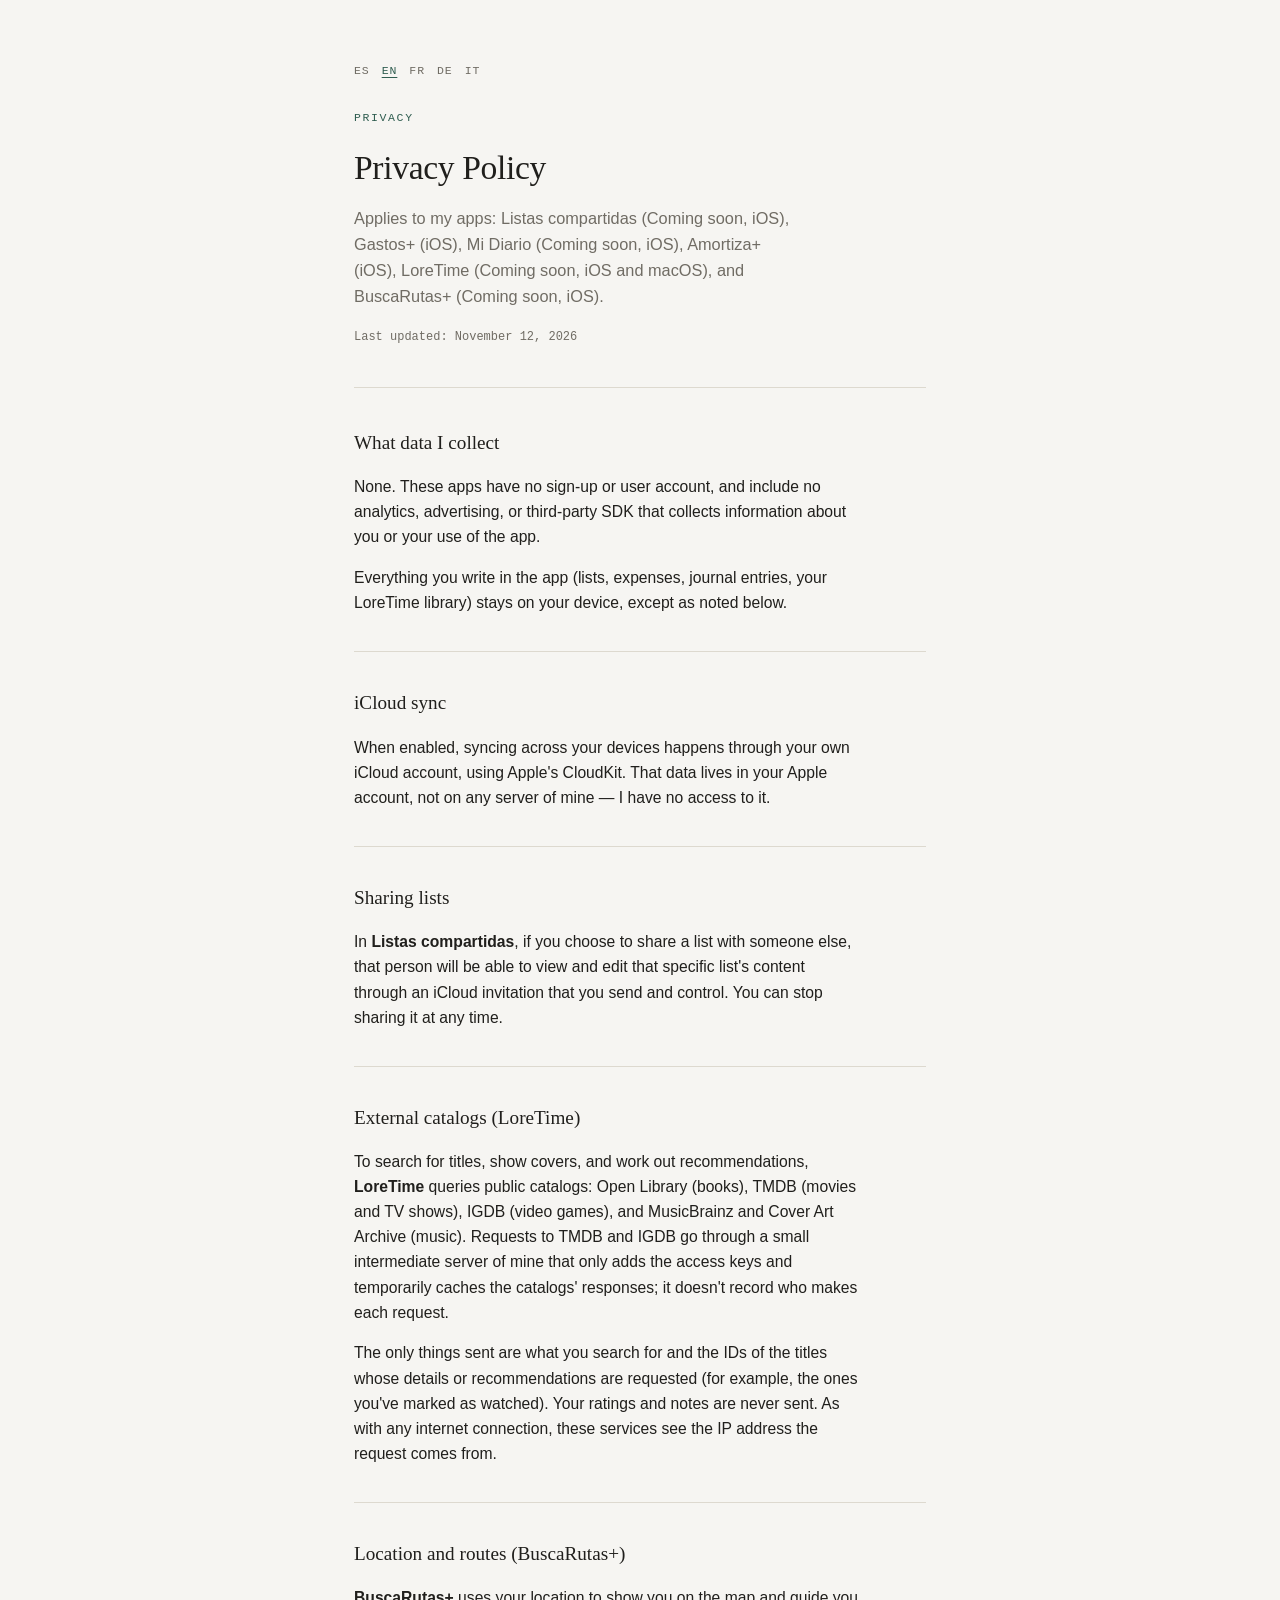
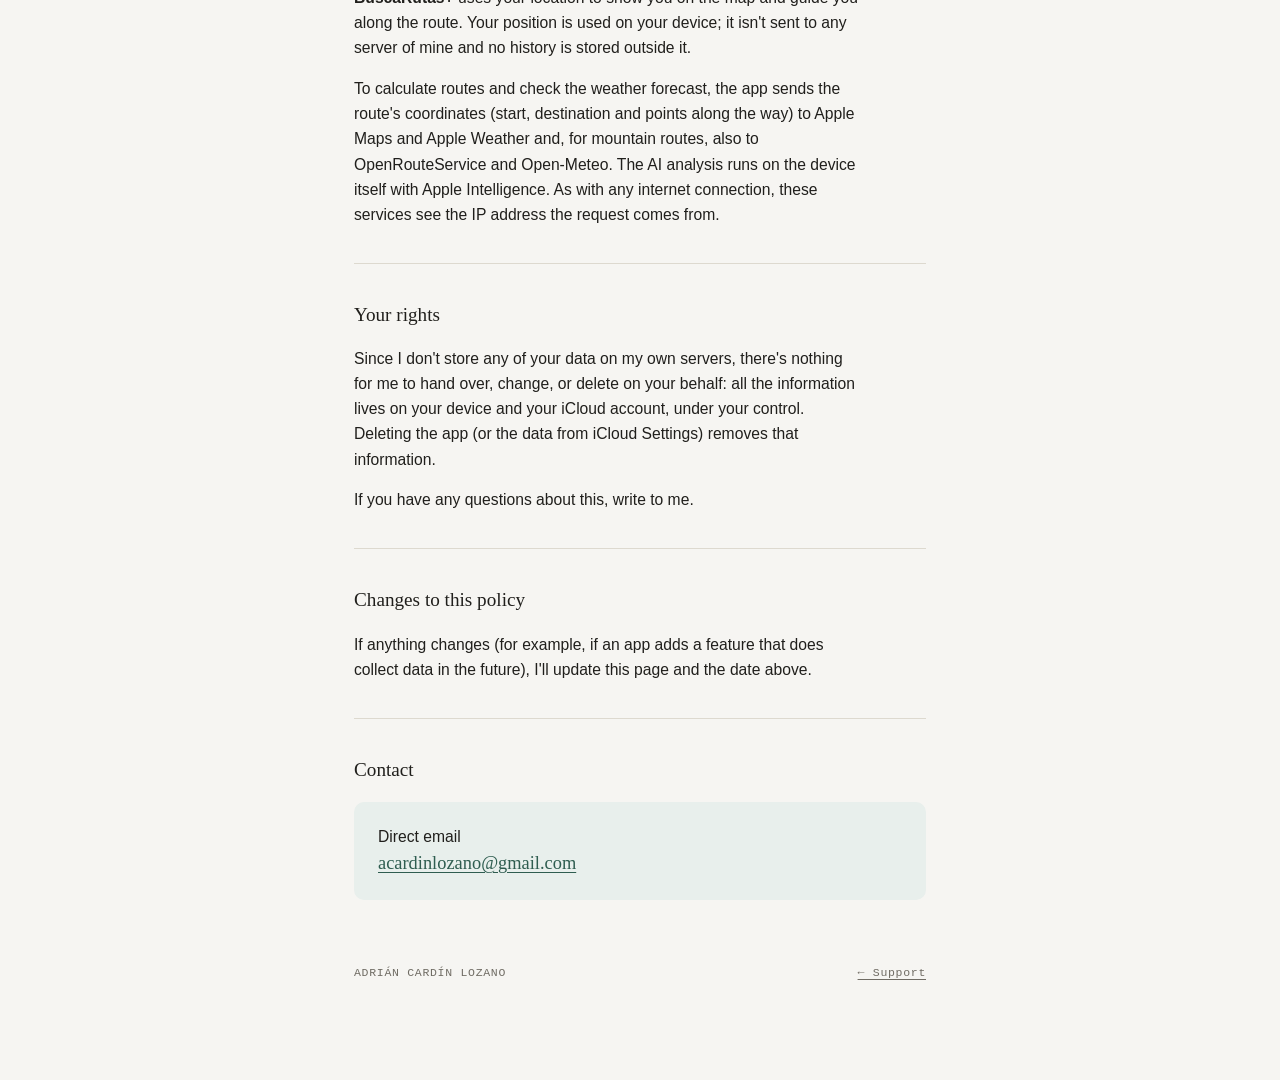
==== commit 31bd8fd0: "Añadir BuscaRutas+ a soporte y privacidad" ====
--- a/privacidad.html
+++ b/privacidad.html
@@ -12,8 +12,8 @@
 
   <p class="eyebrow" data-i18n="privacy.eyebrow">Privacidad</p>
   <h1 data-i18n="privacy.h1">Política de privacidad</h1>
-  <p class="lead" data-i18n="privacy.lead">Aplica a mis apps: Listas compartidas (Próximamente, iOS), Gastos+ (iOS), Mi Diario (Próximamente, iOS), Amortiza+ (iOS) y LoreTime (Próximamente, iOS y macOS).</p>
-  <p class="updated" data-i18n="privacy.updated">Última actualización: 25 de octubre de 2026</p>
+  <p class="lead" data-i18n="privacy.lead">Aplica a mis apps: Listas compartidas (Próximamente, iOS), Gastos+ (iOS), Mi Diario (Próximamente, iOS), Amortiza+ (iOS), LoreTime (Próximamente, iOS y macOS) y BuscaRutas+ (Próximamente, iOS).</p>
+  <p class="updated" data-i18n="privacy.updated">Última actualización: 12 de noviembre de 2026</p>
 
   <hr>
 
@@ -37,6 +37,12 @@
     <h2 data-i18n="privacy.s7.title">Catálogos externos (LoreTime)</h2>
     <p data-i18n="privacy.s7.p1" data-i18n-html>Para buscar obras, mostrar portadas y calcular recomendaciones, <strong>LoreTime</strong> consulta catálogos públicos: Open Library (libros), TMDB (películas y series), IGDB (videojuegos), y MusicBrainz y Cover Art Archive (música). Las consultas a TMDB e IGDB pasan por un pequeño servidor intermedio mío que solo añade las claves de acceso y guarda temporalmente las respuestas de los catálogos; no registra quién hace cada consulta.</p>
     <p data-i18n="privacy.s7.p2">Lo único que se envía es lo que buscas y los identificadores de las obras de las que se piden detalles o recomendaciones (por ejemplo, las que has marcado como vistas). Nunca se envían tus valoraciones ni tus notas. Como en cualquier conexión a internet, estos servicios ven la dirección IP desde la que llega la petición.</p>
+  </section>
+
+  <section>
+    <h2 data-i18n="privacy.s8.title">Ubicación y rutas (BuscaRutas+)</h2>
+    <p data-i18n="privacy.s8.p1" data-i18n-html><strong>BuscaRutas+</strong> usa tu ubicación para mostrarte en el mapa y guiarte durante la ruta. Tu posición se usa en tu dispositivo y no se envía a ningún servidor mío ni se guarda un historial fuera de él.</p>
+    <p data-i18n="privacy.s8.p2">Para calcular rutas y consultar la previsión del tiempo, la app envía las coordenadas de la ruta (origen, destino y puntos intermedios) a Apple Mapas y Apple El Tiempo y, en rutas de montaña, también a OpenRouteService y Open-Meteo. El análisis con inteligencia artificial se hace en el propio dispositivo con Apple Intelligence. Como en cualquier conexión a internet, estos servicios ven la dirección IP desde la que llega la petición.</p>
   </section>
 
   <section>
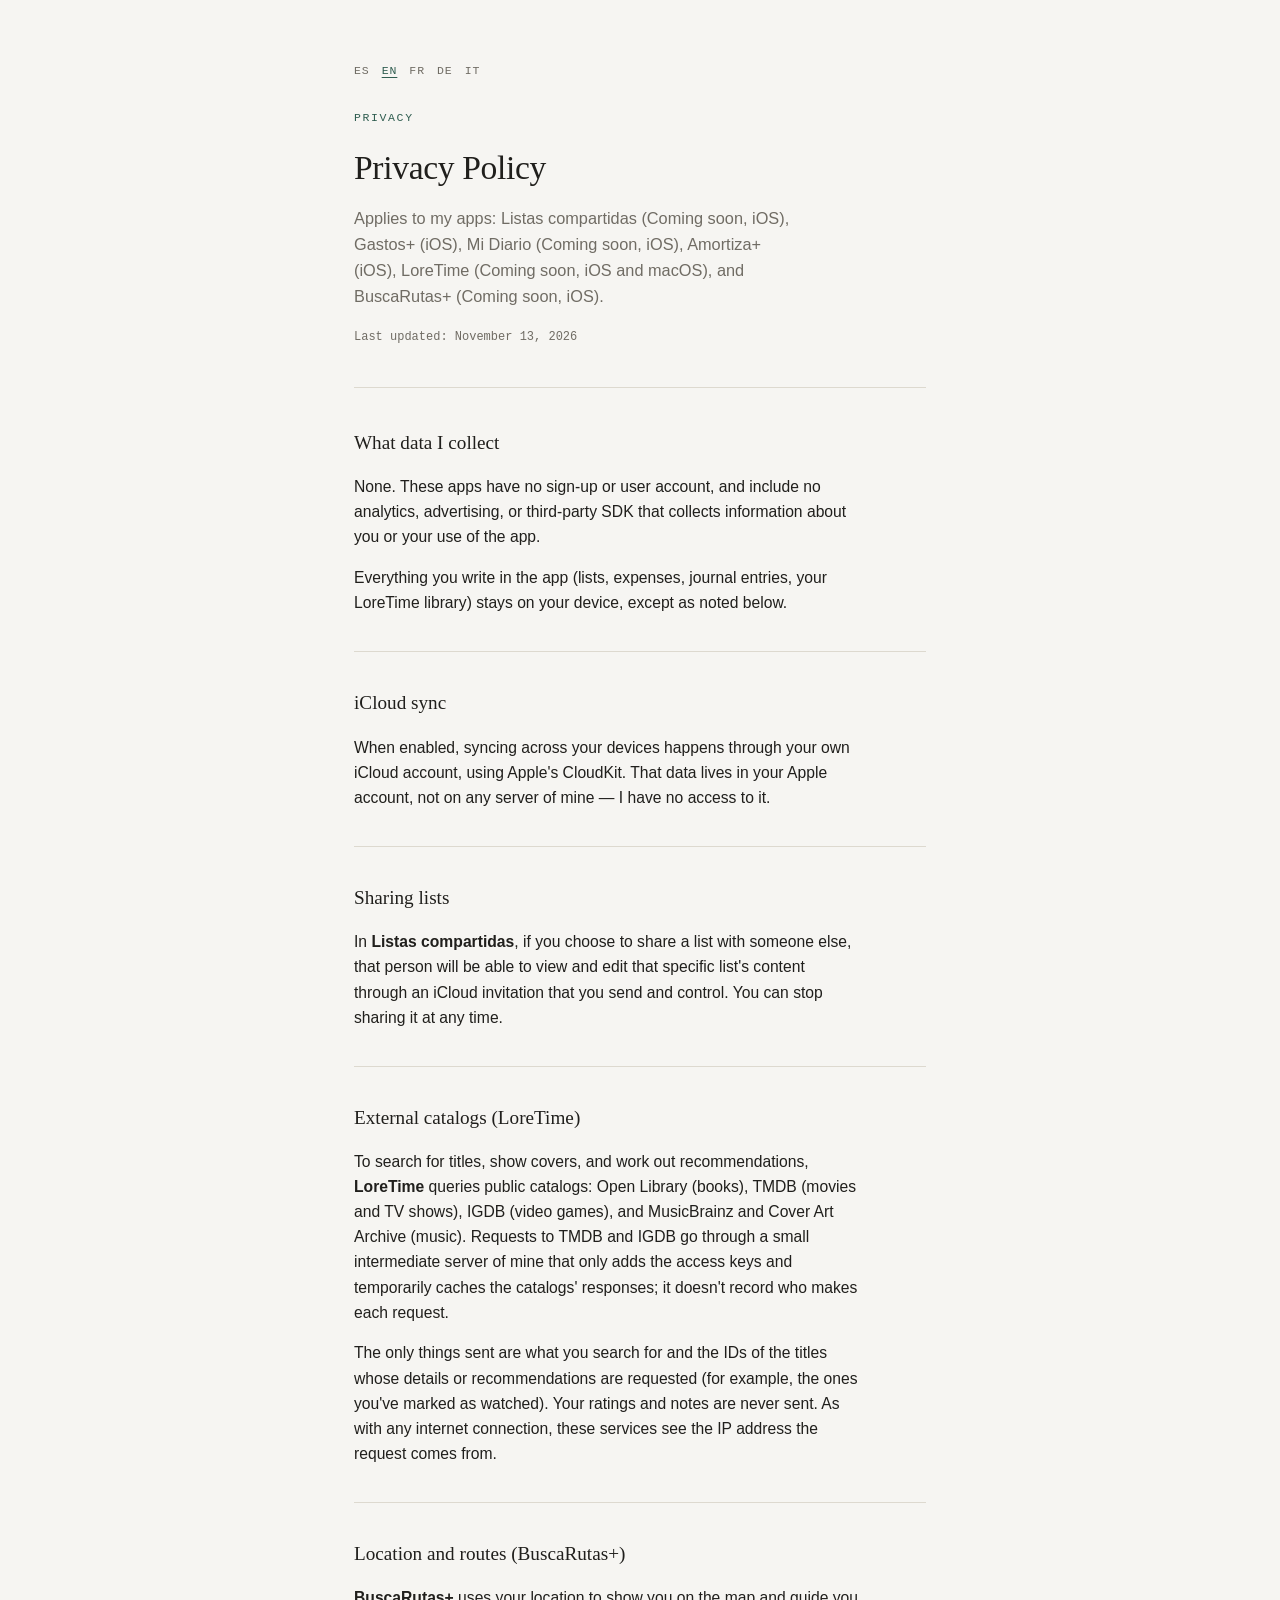
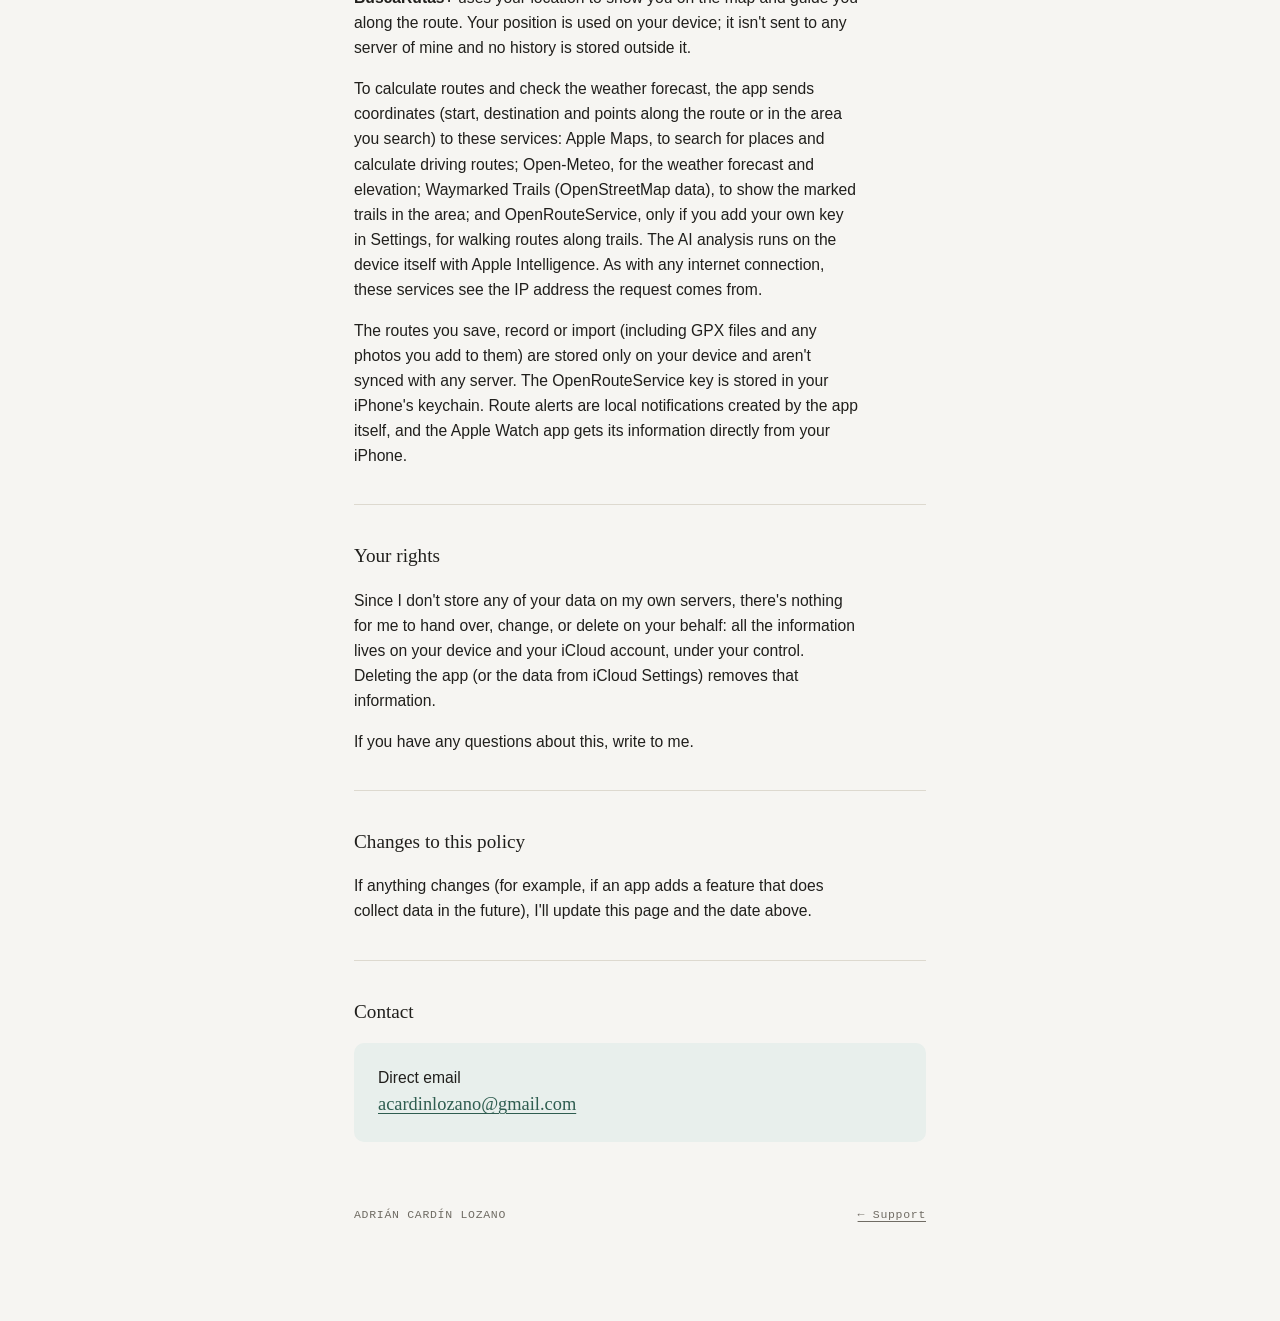
==== commit 0bb6ce8f: "Privacidad BuscaRutas+: Open-Meteo, Waymarked Trails, OpenRouteService y datos locales" ====
--- a/privacidad.html
+++ b/privacidad.html
@@ -13,7 +13,7 @@
   <p class="eyebrow" data-i18n="privacy.eyebrow">Privacidad</p>
   <h1 data-i18n="privacy.h1">Política de privacidad</h1>
   <p class="lead" data-i18n="privacy.lead">Aplica a mis apps: Listas compartidas (Próximamente, iOS), Gastos+ (iOS), Mi Diario (Próximamente, iOS), Amortiza+ (iOS), LoreTime (Próximamente, iOS y macOS) y BuscaRutas+ (Próximamente, iOS).</p>
-  <p class="updated" data-i18n="privacy.updated">Última actualización: 12 de noviembre de 2026</p>
+  <p class="updated" data-i18n="privacy.updated">Última actualización: 13 de noviembre de 2026</p>
 
   <hr>
 
@@ -42,7 +42,8 @@
   <section>
     <h2 data-i18n="privacy.s8.title">Ubicación y rutas (BuscaRutas+)</h2>
     <p data-i18n="privacy.s8.p1" data-i18n-html><strong>BuscaRutas+</strong> usa tu ubicación para mostrarte en el mapa y guiarte durante la ruta. Tu posición se usa en tu dispositivo y no se envía a ningún servidor mío ni se guarda un historial fuera de él.</p>
-    <p data-i18n="privacy.s8.p2">Para calcular rutas y consultar la previsión del tiempo, la app envía las coordenadas de la ruta (origen, destino y puntos intermedios) a Apple Mapas y Apple El Tiempo y, en rutas de montaña, también a OpenRouteService y Open-Meteo. El análisis con inteligencia artificial se hace en el propio dispositivo con Apple Intelligence. Como en cualquier conexión a internet, estos servicios ven la dirección IP desde la que llega la petición.</p>
+    <p data-i18n="privacy.s8.p2">Para calcular rutas y consultar la previsión del tiempo, la app envía coordenadas (origen, destino y puntos de la ruta o de la zona que buscas) a estos servicios: Apple Mapas, para buscar lugares y calcular rutas de coche; Open-Meteo, para la previsión del tiempo y la altitud; Waymarked Trails (datos de OpenStreetMap), para mostrar los senderos señalizados de la zona; y OpenRouteService, solo si añades tu propia clave en Ajustes, para rutas a pie por senderos. El análisis con inteligencia artificial se hace en el propio dispositivo con Apple Intelligence. Como en cualquier conexión a internet, estos servicios ven la dirección IP desde la que llega la petición.</p>
+    <p data-i18n="privacy.s8.p3">Las rutas que guardas, grabas o importas (incluidos los archivos GPX y las fotos que les añadas) se guardan solo en tu dispositivo y no se sincronizan con ningún servidor. La clave de OpenRouteService se guarda en el llavero de tu iPhone. Los avisos de la ruta son notificaciones locales que genera la propia app, y la app del Apple Watch recibe la información directamente de tu iPhone.</p>
   </section>
 
   <section>
